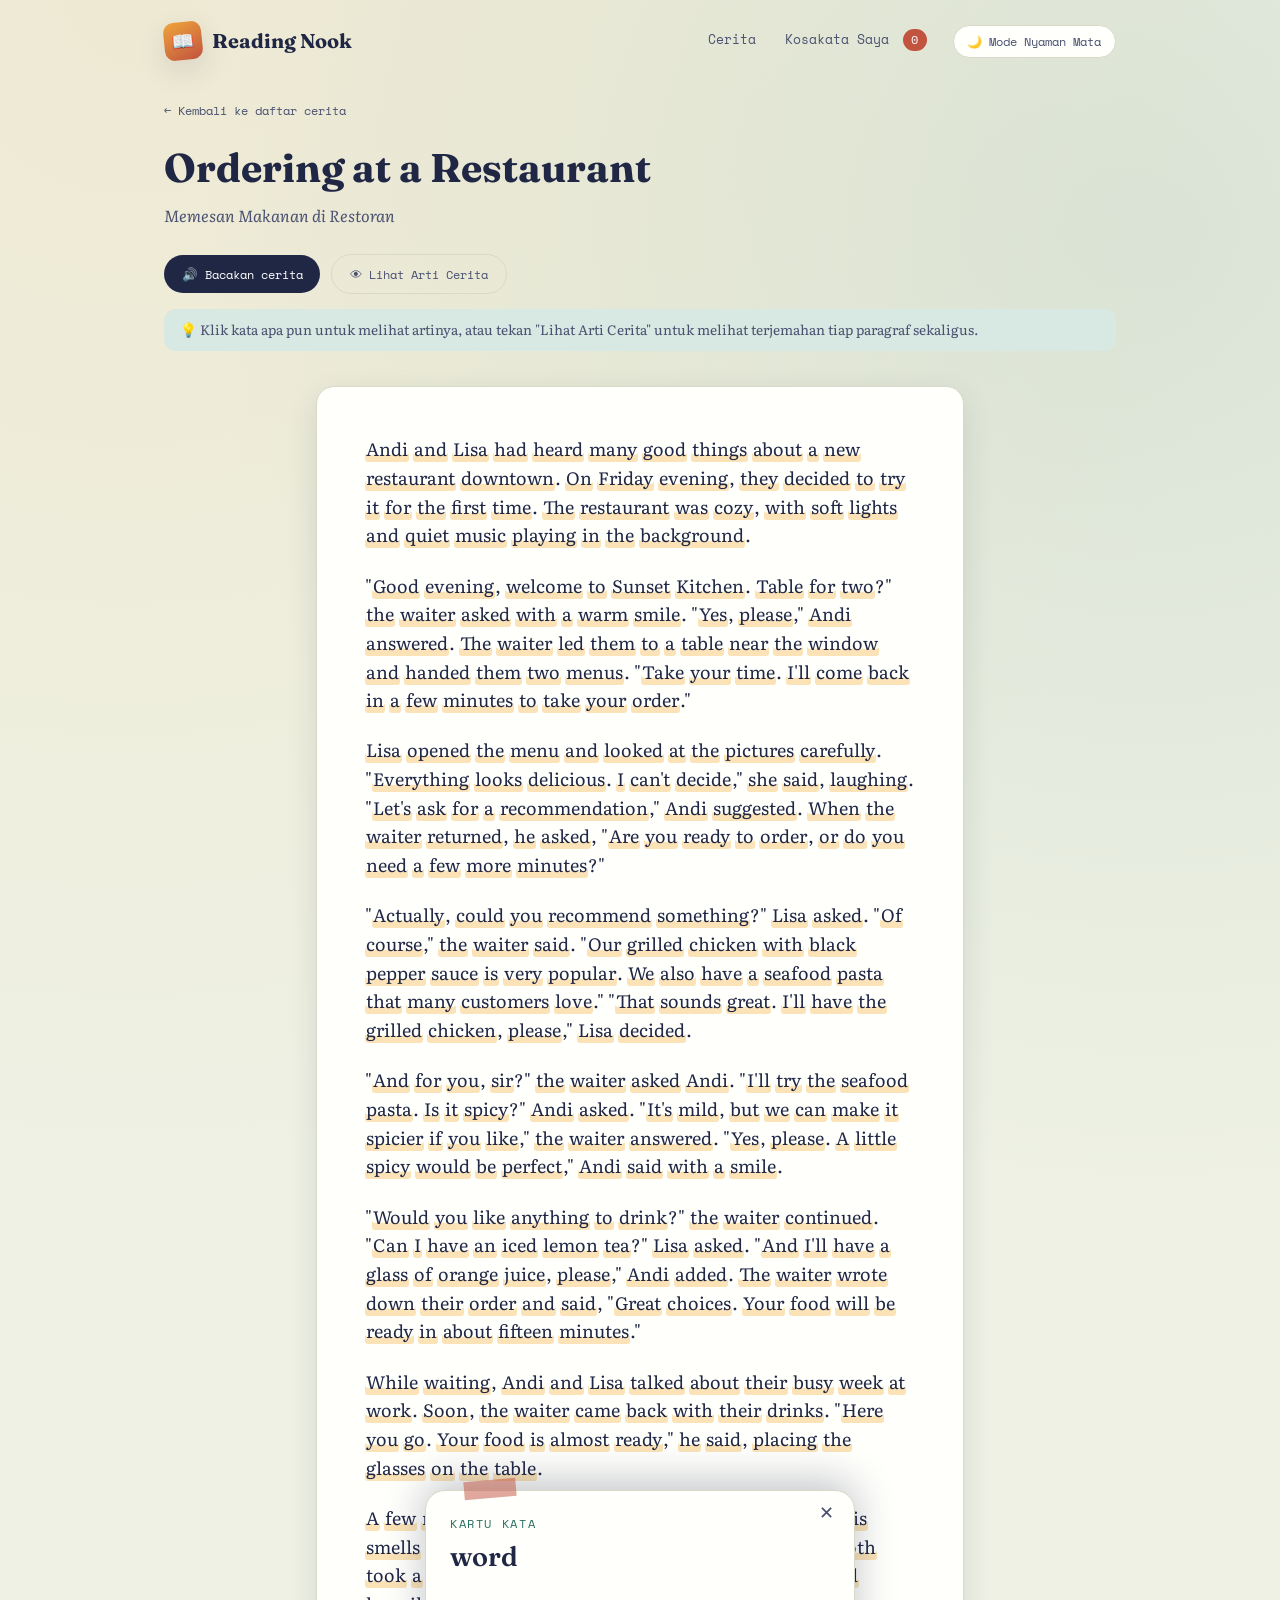
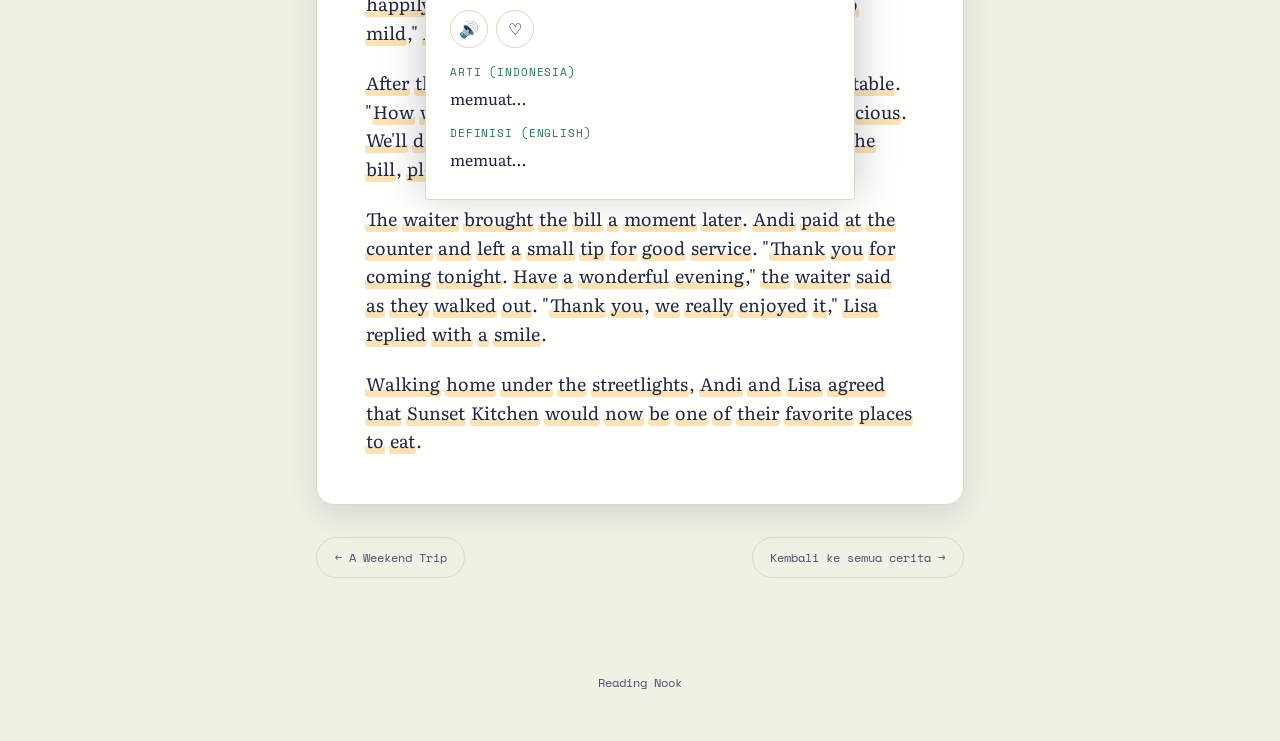
==== stories/ordering-at-a-restaurant.html @ c4168df8 "Add files via upload" ====
<!DOCTYPE html>
<html lang="en">
<head>
<meta charset="UTF-8" />
<meta name="viewport" content="width=device-width, initial-scale=1.0" />
<title>Ordering at a Restaurant — English Reading Nook</title>
<script>(function(){if(localStorage.getItem("erb_theme")==="comfort"){document.documentElement.setAttribute("data-theme","comfort");}})();</script>
<link rel="stylesheet" href="../assets/css/style.css" />
</head>
<body>

  <nav class="site-nav">
    <a href="../index.html" class="brand">
      <span class="brand-mark">📖</span>
      <span class="brand-name">Reading Nook</span>
    </a>
    <div class="nav-links">
      <a href="../index.html">Cerita</a>
      <a href="../vocab.html">Kosakata Saya <span class="vocab-pill">0</span></a>
      <button id="theme-toggle" class="eye-toggle" type="button">🌙 Mode Nyaman Mata</button>
    </div>
  </nav>

  <div class="shell">
    <div class="reader-header">
      <a href="../index.html" class="back-link">← Kembali ke daftar cerita</a>
      <div class="reader-title-row">
        <div>
          <h1>Ordering at a Restaurant</h1>
          <p class="title-id">Memesan Makanan di Restoran</p>
        </div>
      </div>
      <div class="reader-toolbar">
        <button class="btn btn-primary" id="read-aloud-btn">🔊 Bacakan cerita</button>
        <button class="btn btn-ghost" id="toggle-translation-btn">👁 Lihat Arti Cerita</button>
      </div>
      <div class="hint-banner">
        💡 Klik kata apa pun untuk melihat artinya, atau tekan "Lihat Arti Cerita" untuk melihat terjemahan tiap paragraf sekaligus.
      </div>
    </div>

    <article class="story-paper">
      <div id="story-text">
        <div class="para-pair">
          <p class="story-en">Andi and Lisa had heard many good things about a new restaurant downtown. On Friday evening, they decided to try it for the first time. The restaurant was cozy, with soft lights and quiet music playing in the background.</p>
          <p class="story-id">Andi dan Lisa sudah banyak mendengar hal-hal bagus tentang restoran baru di pusat kota. Jumat malam, mereka memutuskan untuk mencobanya untuk pertama kali. Restoran itu nyaman, dengan lampu redup dan musik pelan mengalun di latar belakang.</p>
        </div>
        <div class="para-pair">
          <p class="story-en">"Good evening, welcome to Sunset Kitchen. Table for two?" the waiter asked with a warm smile. "Yes, please," Andi answered. The waiter led them to a table near the window and handed them two menus. "Take your time. I'll come back in a few minutes to take your order."</p>
          <p class="story-id">"Selamat malam, selamat datang di Sunset Kitchen. Meja untuk dua orang?" tanya pelayan sambil tersenyum hangat. "Iya, tolong," jawab Andi. Pelayan itu mengantar mereka ke meja dekat jendela dan memberikan dua buku menu. "Silakan lihat-lihat dulu. Saya akan kembali beberapa menit lagi untuk mencatat pesanan."</p>
        </div>
        <div class="para-pair">
          <p class="story-en">Lisa opened the menu and looked at the pictures carefully. "Everything looks delicious. I can't decide," she said, laughing. "Let's ask for a recommendation," Andi suggested. When the waiter returned, he asked, "Are you ready to order, or do you need a few more minutes?"</p>
          <p class="story-id">Lisa membuka menu dan melihat gambar-gambarnya dengan teliti. "Semuanya kelihatan enak. Aku bingung mau pilih apa," katanya sambil tertawa. "Kita minta rekomendasi saja," usul Andi. Saat pelayan kembali, dia bertanya, "Sudah siap memesan, atau butuh waktu beberapa menit lagi?"</p>
        </div>
        <div class="para-pair">
          <p class="story-en">"Actually, could you recommend something?" Lisa asked. "Of course," the waiter said. "Our grilled chicken with black pepper sauce is very popular. We also have a seafood pasta that many customers love." "That sounds great. I'll have the grilled chicken, please," Lisa decided.</p>
          <p class="story-id">"Sebenarnya, boleh minta rekomendasi?" tanya Lisa. "Tentu," kata pelayan itu. "Ayam bakar saus lada hitam kami sangat populer. Kami juga punya pasta seafood yang disukai banyak pelanggan." "Kedengarannya enak. Aku pesan ayam bakarnya ya," putus Lisa.</p>
        </div>
        <div class="para-pair">
          <p class="story-en">"And for you, sir?" the waiter asked Andi. "I'll try the seafood pasta. Is it spicy?" Andi asked. "It's mild, but we can make it spicier if you like," the waiter answered. "Yes, please. A little spicy would be perfect," Andi said with a smile.</p>
          <p class="story-id">"Kalau untuk Anda, Pak?" tanya pelayan kepada Andi. "Saya coba pasta seafood-nya. Pedas nggak?" tanya Andi. "Rasanya ringan, tapi bisa kami buat lebih pedas kalau Anda mau," jawab pelayan. "Iya tolong, sedikit pedas pas sekali," kata Andi sambil tersenyum.</p>
        </div>
        <div class="para-pair">
          <p class="story-en">"Would you like anything to drink?" the waiter continued. "Can I have an iced lemon tea?" Lisa asked. "And I'll have a glass of orange juice, please," Andi added. The waiter wrote down their order and said, "Great choices. Your food will be ready in about fifteen minutes."</p>
          <p class="story-id">"Mau minum apa?" lanjut pelayan itu. "Boleh minta es teh lemon?" tanya Lisa. "Saya jus jeruk saja," tambah Andi. Pelayan mencatat pesanan mereka dan berkata, "Pilihan yang bagus. Makanannya akan siap sekitar lima belas menit lagi."</p>
        </div>
        <div class="para-pair">
          <p class="story-en">While waiting, Andi and Lisa talked about their busy week at work. Soon, the waiter came back with their drinks. "Here you go. Your food is almost ready," he said, placing the glasses on the table.</p>
          <p class="story-id">Sambil menunggu, Andi dan Lisa mengobrol tentang minggu kerja mereka yang sibuk. Tak lama, pelayan kembali membawa minuman mereka. "Ini minumannya. Makanannya hampir siap," katanya sambil meletakkan gelas di meja.</p>
        </div>
        <div class="para-pair">
          <p class="story-en">A few minutes later, two plates of hot food arrived. "This smells amazing," Lisa said, picking up her fork. They both took a bite. "Wow, this chicken is really good," Lisa said happily. "The pasta is perfect too, not too spicy, not too mild," Andi agreed.</p>
          <p class="story-id">Beberapa menit kemudian, dua piring makanan hangat pun tiba. "Baunya enak sekali," kata Lisa sambil mengambil garpunya. Mereka berdua mencicipi. "Wah, ayamnya enak banget," kata Lisa dengan senang. "Pastanya juga pas, nggak terlalu pedas, nggak terlalu hambar," Andi setuju.</p>
        </div>
        <div class="para-pair">
          <p class="story-en">After they finished eating, the waiter came to clear the table. "How was everything?" he asked. "It was absolutely delicious. We'll definitely come back," Andi said. "Could we have the bill, please?" Lisa asked politely.</p>
          <p class="story-id">Setelah selesai makan, pelayan datang membereskan meja. "Bagaimana makanannya?" tanyanya. "Enak sekali. Kami pasti akan kembali lagi," kata Andi. "Boleh minta bonnya?" tanya Lisa dengan sopan.</p>
        </div>
        <div class="para-pair">
          <p class="story-en">The waiter brought the bill a moment later. Andi paid at the counter and left a small tip for good service. "Thank you for coming tonight. Have a wonderful evening," the waiter said as they walked out. "Thank you, we really enjoyed it," Lisa replied with a smile.</p>
          <p class="story-id">Pelayan membawakan bon tak lama kemudian. Andi membayar di kasir dan meninggalkan tip kecil untuk pelayanan yang baik. "Terima kasih sudah datang malam ini. Selamat malam," kata pelayan saat mereka berjalan keluar. "Terima kasih, kami sangat menikmatinya," jawab Lisa sambil tersenyum.</p>
        </div>
        <div class="para-pair">
          <p class="story-en">Walking home under the streetlights, Andi and Lisa agreed that Sunset Kitchen would now be one of their favorite places to eat.</p>
          <p class="story-id">Berjalan pulang di bawah lampu jalan, Andi dan Lisa sepakat bahwa Sunset Kitchen kini menjadi salah satu tempat makan favorit mereka.</p>
        </div>
      </div>
    </article>

    <div class="story-footer-nav">
      <a href="weekend-trip.html" class="btn btn-ghost" style="text-decoration:none;">← A Weekend Trip</a>
      <a href="../index.html" class="btn btn-ghost" style="text-decoration:none;">Kembali ke semua cerita →</a>
    </div>
  </div>

  <footer class="site-foot">Reading Nook</footer>

  <script src="../assets/js/stories-data.js"></script>
  <script src="../assets/js/app.js"></script>
</body>
</html>
---- assets/css/style.css ----
/* ============================================================
   English Reading Nook — design tokens
   Concept: a well-loved vocabulary notebook. Paper backgrounds,
   highlighter-marked clickable words, and pop-up "index cards"
   for word lookups.
   ============================================================ */
@import url('https://fonts.googleapis.com/css2?family=Fraunces:ital,opsz,wght@0,9..144,400;0,9..144,600;0,9..144,700;1,9..144,500&family=Literata:ital,opsz,wght@0,7..72,400;0,7..72,500;0,7..72,600;1,7..72,400&family=Space+Mono:wght@400;700&display=swap');

:root{
  --paper: #EEF1E4;
  --paper-deep: #E4E8D6;
  --card: #FFFFFC;
  --ink: #202744;
  --ink-soft: #4A5170;
  --highlight: #EFA43B;      /* marigold — clickable words */
  --highlight-soft: #FBE3B7;
  --rose: #C1533F;           /* saved vocabulary accent */
  --rose-soft: #F3D9D3;
  --teal: #2B6F63;           /* links / secondary actions */
  --teal-soft: #D8E8E2;
  --line: #D8D9C9;
  --shadow: 0 10px 30px rgba(32,39,68,0.12);
  --radius: 18px;
  --glow-1: rgba(239,164,59,0.10);
  --glow-2: rgba(43,111,99,0.10);
  --overlay: rgba(32,39,68,0.28);
}

/* ---------- "Mode Nyaman Mata" — low-glare, warm-dim theme ----------
   Untuk pengguna dengan mata sensitif / glaukoma: tidak ada putih
   terang atau hitam pekat, kontras dijaga tetap cukup untuk keterbacaan. */
[data-theme="comfort"]{
  --paper: #211F1A;
  --paper-deep: #29271F;
  --card: #2A2822;
  --ink: #E9E2D0;
  --ink-soft: #B7AF98;
  --highlight: #C98A3D;
  --highlight-soft: rgba(201,138,61,0.28);
  --rose: #C07A6A;
  --rose-soft: rgba(192,122,106,0.28);
  --teal: #6FA89B;
  --teal-soft: rgba(111,168,155,0.22);
  --line: #3D3A30;
  --shadow: 0 10px 30px rgba(0,0,0,0.5);
  --glow-1: rgba(201,138,61,0.06);
  --glow-2: rgba(111,168,155,0.06);
  --overlay: rgba(0,0,0,0.55);
}

*{ box-sizing:border-box; }
html{ scroll-behavior:smooth; }

body{
  margin:0;
  background:
    radial-gradient(circle at 10% 0%, var(--glow-1), transparent 45%),
    radial-gradient(circle at 90% 10%, var(--glow-2), transparent 40%),
    var(--paper);
  color:var(--ink);
  font-family:'Literata', Georgia, serif;
  line-height:1.6;
  min-height:100vh;
  transition: background-color .25s ease, color .25s ease;
}

a{ color:var(--teal); }

/* ---------- utility bits ---------- */
.eyebrow{
  font-family:'Space Mono', monospace;
  font-size:.72rem;
  letter-spacing:.14em;
  text-transform:uppercase;
  color:var(--teal);
}
.serif-display{ font-family:'Fraunces', serif; }

/* ---------- top navigation ---------- */
.site-nav{
  display:flex;
  align-items:center;
  justify-content:space-between;
  gap:1rem;
  max-width:1000px;
  margin:0 auto;
  padding:1.4rem 1.5rem .6rem;
}
.brand{
  display:flex;
  align-items:center;
  gap:.6rem;
  text-decoration:none;
  color:var(--ink);
}
.brand-mark{
  width:38px; height:38px;
  border-radius:10px;
  background:linear-gradient(155deg, var(--highlight), var(--rose));
  display:flex; align-items:center; justify-content:center;
  font-size:1.15rem;
  transform:rotate(-6deg);
  box-shadow:var(--shadow);
}
.brand-name{
  font-family:'Fraunces', serif;
  font-weight:700;
  font-size:1.25rem;
}
.nav-links{
  display:flex; gap:1.4rem; align-items:center;
  font-family:'Space Mono', monospace;
  font-size:.8rem;
}
.nav-links a{
  text-decoration:none;
  color:var(--ink-soft);
  padding:.4rem .2rem;
  border-bottom:2px solid transparent;
}
.nav-links a:hover, .nav-links a.active{
  color:var(--ink);
  border-bottom-color:var(--highlight);
}
.vocab-pill{
  background:var(--rose);
  color:#fff;
  border-radius:999px;
  padding:.15rem .55rem;
  font-size:.72rem;
  margin-left:.35rem;
}

/* eye-comfort toggle button, lives in the nav on every page */
.eye-toggle{
  font-family:'Space Mono', monospace;
  font-size:.76rem;
  border:1.5px solid var(--line);
  background:var(--card);
  color:var(--ink-soft);
  padding:.4rem .85rem;
  border-radius:999px;
  cursor:pointer;
  transition:.15s;
  white-space:nowrap;
}
.eye-toggle:hover{ border-color:var(--teal); color:var(--teal); }
[data-theme="comfort"] .eye-toggle{
  background:var(--highlight-soft);
  border-color:var(--highlight);
  color:var(--ink);
}

/* ---------- generic page shell ---------- */
.shell{ max-width:1000px; margin:0 auto; padding:0 1.5rem 4rem; }

/* ============================================================
   INDEX PAGE
   ============================================================ */
.hero{
  padding:3rem 0 2rem;
  display:grid;
  grid-template-columns:1.15fr .85fr;
  gap:2.5rem;
  align-items:center;
}
@media (max-width:760px){ .hero{ grid-template-columns:1fr; padding-top:1.5rem;} }

.hero h1{
  font-size:clamp(2.1rem, 4.4vw, 3.1rem);
  line-height:1.08;
  margin:.4rem 0 1rem;
  font-weight:600;
}
.hero h1 em{
  font-style:italic;
  color:var(--rose);
}
.hero p.lede{
  font-size:1.05rem;
  color:var(--ink-soft);
  max-width:46ch;
}
.hero-stats{
  display:flex;
  gap:1.6rem;
  margin-top:1.6rem;
  flex-wrap:wrap;
}
.stat-block .num{
  font-family:'Fraunces', serif;
  font-size:1.9rem;
  font-weight:700;
  color:var(--ink);
}
.stat-block .lbl{
  font-family:'Space Mono', monospace;
  font-size:.68rem;
  letter-spacing:.08em;
  text-transform:uppercase;
  color:var(--ink-soft);
}

.hero-card{
  background:var(--card);
  border-radius:var(--radius);
  box-shadow:var(--shadow);
  padding:1.6rem;
  transform:rotate(2deg);
  border:1px solid var(--line);
  position:relative;
}
.hero-card::before{
  content:"";
  position:absolute; top:-10px; left:28px;
  width:56px; height:20px;
  background:rgba(239,164,59,0.55);
  transform:rotate(-4deg);
}
.hero-card h3{ margin:.2rem 0 .5rem; font-family:'Fraunces',serif; }
.hero-card ol{ margin:0; padding-left:1.1rem; color:var(--ink-soft); font-size:.95rem; }
.hero-card li{ margin-bottom:.45rem; }
.hero-card mark{
  background:var(--highlight-soft);
  padding:0 .2rem;
  border-radius:3px;
}

/* filter bar */
.filter-bar{
  display:flex;
  gap:.6rem;
  flex-wrap:wrap;
  margin:1.6rem 0 1.8rem;
}
.filter-btn{
  font-family:'Space Mono', monospace;
  font-size:.78rem;
  border:1.5px solid var(--line);
  background:var(--card);
  color:var(--ink-soft);
  padding:.45rem .9rem;
  border-radius:999px;
  cursor:pointer;
  transition:.15s;
}
.filter-btn:hover{ border-color:var(--teal); color:var(--teal); }
.filter-btn.active{
  background:var(--ink);
  color:#fff;
  border-color:var(--ink);
}

/* story grid — "bookshelf" of index cards */
.story-grid{
  display:grid;
  grid-template-columns:repeat(auto-fill, minmax(255px, 1fr));
  gap:1.3rem;
}
.story-card{
  background:var(--card);
  border-radius:var(--radius);
  border:1px solid var(--line);
  box-shadow:0 4px 14px rgba(32,39,68,0.06);
  padding:1.3rem 1.3rem 1.1rem;
  text-decoration:none;
  color:var(--ink);
  display:flex;
  flex-direction:column;
  gap:.6rem;
  transition:transform .18s ease, box-shadow .18s ease;
  position:relative;
  overflow:hidden;
}
.story-card:hover{
  transform:translateY(-4px) rotate(-.6deg);
  box-shadow:var(--shadow);
}
.story-card .tape{
  position:absolute; top:0; left:20px;
  width:46px; height:16px;
  background:rgba(43,111,99,.35);
  transform:rotate(-3deg);
}
.card-top{ display:flex; align-items:center; justify-content:space-between; margin-top:.4rem;}
.card-emoji{ font-size:1.7rem; }
.level-tag{
  font-family:'Space Mono', monospace;
  font-size:.65rem;
  letter-spacing:.06em;
  text-transform:uppercase;
  padding:.2rem .5rem;
  border-radius:999px;
}
.level-Pemula{ background:var(--teal-soft); color:var(--teal); }
.level-Menengah{ background:var(--highlight-soft); color:#8a5a12; }
.story-card h3{
  font-family:'Fraunces', serif;
  font-size:1.2rem;
  margin:.1rem 0 0;
}
.story-card .title-id{
  font-size:.82rem;
  color:var(--ink-soft);
  font-style:italic;
  margin:-.3rem 0 0;
}
.story-card p{
  font-size:.88rem;
  color:var(--ink-soft);
  margin:0;
  flex:1;
}
.card-meta{
  font-family:'Space Mono', monospace;
  font-size:.7rem;
  color:var(--ink-soft);
  display:flex;
  gap:.8rem;
  border-top:1px dashed var(--line);
  padding-top:.6rem;
}

/* ============================================================
   STORY READER PAGE
   ============================================================ */
.reader-header{
  padding:1.6rem 0 .6rem;
}
.back-link{
  font-family:'Space Mono', monospace;
  font-size:.78rem;
  text-decoration:none;
  color:var(--ink-soft);
  display:inline-flex;
  align-items:center;
  gap:.35rem;
}
.back-link:hover{ color:var(--teal); }

.reader-title-row{
  display:flex;
  justify-content:space-between;
  align-items:flex-end;
  gap:1rem;
  flex-wrap:wrap;
  margin-top:.7rem;
}
.reader-title-row h1{
  font-family:'Fraunces', serif;
  font-size:clamp(1.8rem, 4vw, 2.5rem);
  margin:.2rem 0;
}
.reader-title-row .title-id{
  font-style:italic;
  color:var(--ink-soft);
  font-size:1rem;
  margin:0 0 .6rem;
}

.reader-toolbar{
  display:flex;
  align-items:center;
  gap:.7rem;
  flex-wrap:wrap;
  margin:1rem 0 .4rem;
}
.btn{
  font-family:'Space Mono', monospace;
  font-size:.78rem;
  border:none;
  cursor:pointer;
  border-radius:999px;
  padding:.6rem 1.1rem;
  display:inline-flex;
  align-items:center;
  gap:.45rem;
  transition:.15s;
}
.btn-primary{
  background:var(--ink);
  color:#fff;
}
.btn-primary:hover{ background:var(--teal); }
.btn-ghost{
  background:transparent;
  border:1.5px solid var(--line);
  color:var(--ink-soft);
}
.btn-ghost:hover{ border-color:var(--teal); color:var(--teal); }
.btn.playing{ background:var(--rose); }

.hint-banner{
  font-size:.85rem;
  color:var(--ink-soft);
  background:var(--teal-soft);
  border-radius:12px;
  padding:.65rem 1rem;
  margin:.9rem 0 1.6rem;
  display:flex;
  gap:.5rem;
  align-items:flex-start;
}

/* the story paper */
.story-paper{
  background:var(--card);
  border:1px solid var(--line);
  border-radius:var(--radius);
  box-shadow:var(--shadow);
  padding:clamp(1.6rem, 4vw, 3rem);
  max-width:72ch;
  margin:0 auto;
}
.story-paper p{
  font-size:1.12rem;
  margin:0 0 1.35rem;
}
.story-paper p:last-child{ margin-bottom:0; }
.para-pair:last-child .story-en{ margin-bottom:0; }

/* Indonesian translation line under each paragraph — hidden until
   "Lihat Arti" is switched on */
.story-id{
  display:none;
  font-size:.95rem !important;
  font-style:italic;
  color:var(--ink-soft);
  border-left:3px solid var(--highlight);
  padding-left:.85rem;
  margin:-0.7rem 0 1.5rem !important;
}
#story-text.show-translation .story-id{ display:block; }

/* clickable words */
.word{
  cursor:pointer;
  border-radius:3px;
  padding:0 1px;
  box-shadow: inset 0 -0.4em 0 var(--highlight-soft);
  transition:box-shadow .15s;
}
.word:hover{
  box-shadow: inset 0 -1.1em 0 var(--highlight-soft);
}
.word.is-active{
  box-shadow: inset 0 -1.1em 0 var(--highlight);
}
.word.is-saved{
  box-shadow: inset 0 -0.4em 0 var(--rose-soft);
}
.word.is-saved:hover, .word.is-saved.is-active{
  box-shadow: inset 0 -1.1em 0 var(--rose-soft);
}

/* next-story nav */
.story-footer-nav{
  max-width:72ch;
  margin:2rem auto 0;
  display:flex;
  justify-content:space-between;
  gap:1rem;
  flex-wrap:wrap;
}

/* ---------- word lookup drawer (signature element) ---------- */
.overlay{
  position:fixed; inset:0;
  background:rgba(32,39,68,0.28);
  opacity:0; pointer-events:none;
  transition:opacity .2s;
  z-index:40;
}
.overlay.open{ opacity:1; pointer-events:auto; }

.drawer{
  position:fixed;
  left:50%;
  bottom:-100%;
  transform:translate(-50%, 0) rotate(0deg);
  width:min(430px, 92vw);
  background:var(--card);
  border:1px solid var(--line);
  border-radius:20px 20px 4px 4px;
  box-shadow:0 -8px 40px rgba(32,39,68,0.28);
  padding:1.5rem 1.5rem 1.7rem;
  z-index:50;
  transition:bottom .28s cubic-bezier(.2,.9,.3,1.2);
}
.drawer.open{ bottom:1.4rem; }
.drawer::before{
  content:"";
  position:absolute; top:-11px; left:38px;
  width:52px; height:18px;
  background:rgba(193,83,63,.5);
  transform:rotate(-5deg);
}
.drawer-close{
  position:absolute; top:.7rem; right:.9rem;
  background:none; border:none; cursor:pointer;
  font-size:1.1rem; color:var(--ink-soft);
}
.drawer-word{
  font-family:'Fraunces', serif;
  font-size:1.7rem;
  font-weight:600;
  margin:.1rem 0 .1rem;
}
.drawer-phonetic{
  font-family:'Space Mono', monospace;
  color:var(--ink-soft);
  font-size:.9rem;
  min-height:1.2em;
}
.drawer-actions{
  display:flex; gap:.5rem; margin:.8rem 0 1rem; flex-wrap:wrap;
}
.icon-btn{
  border:1.5px solid var(--line);
  background:#fff;
  border-radius:999px;
  width:38px; height:38px;
  display:flex; align-items:center; justify-content:center;
  cursor:pointer; font-size:1rem;
  transition:.15s;
}
.icon-btn:hover{ border-color:var(--teal); }
.icon-btn.saved{ background:var(--rose); border-color:var(--rose); color:#fff; }

.drawer-section-label{
  font-family:'Space Mono', monospace;
  font-size:.68rem;
  letter-spacing:.08em;
  text-transform:uppercase;
  color:var(--teal);
  margin:.9rem 0 .25rem;
}
.drawer-text{ font-size:.98rem; color:var(--ink); min-height:1.4em; }
.drawer-text.muted{ color:var(--ink-soft); font-style:italic; }
.drawer-example{
  font-size:.9rem;
  color:var(--ink-soft);
  font-style:italic;
  border-left:2px solid var(--highlight);
  padding-left:.6rem;
  margin-top:.3rem;
}

/* ============================================================
   VOCAB PAGE
   ============================================================ */
.vocab-list{ display:flex; flex-direction:column; gap:.9rem; margin-top:1.4rem; }
.vocab-row{
  background:var(--card);
  border:1px solid var(--line);
  border-radius:14px;
  padding:1rem 1.2rem;
  display:flex;
  align-items:center;
  gap:1rem;
  flex-wrap:wrap;
}
.vocab-row .vword{
  font-family:'Fraunces', serif;
  font-size:1.25rem;
  min-width:120px;
}
.vocab-row .vmeta{ flex:1; min-width:200px; font-size:.9rem; color:var(--ink-soft); }
.vocab-row .vfrom{
  font-family:'Space Mono', monospace;
  font-size:.68rem;
  color:var(--teal);
}
.empty-state{
  text-align:center;
  padding:3.5rem 1rem;
  color:var(--ink-soft);
}
.empty-state .big{ font-size:2.4rem; margin-bottom:.5rem; }

footer.site-foot{
  text-align:center;
  font-family:'Space Mono', monospace;
  font-size:.72rem;
  color:var(--ink-soft);
  padding:2rem 1rem 3rem;
}

@media (prefers-reduced-motion: reduce){
  *{ transition:none !important; scroll-behavior:auto !important; }
}
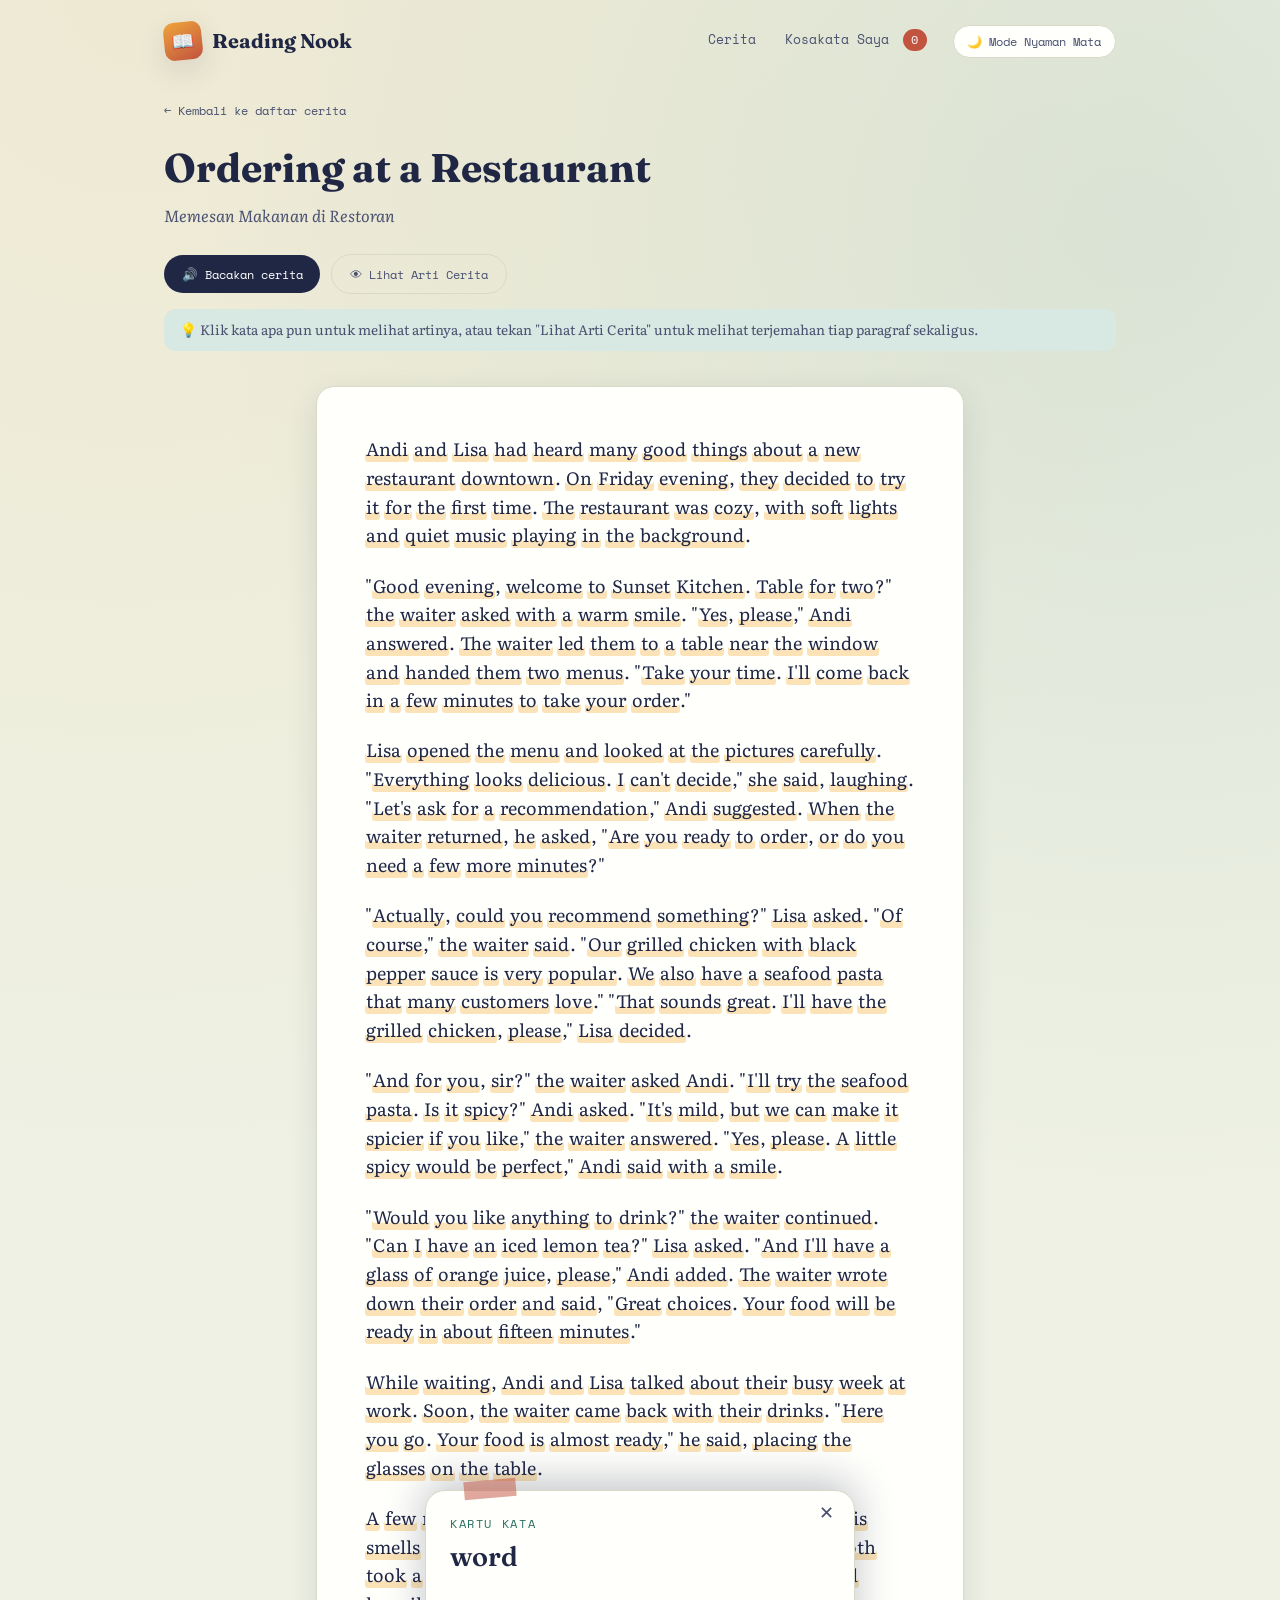
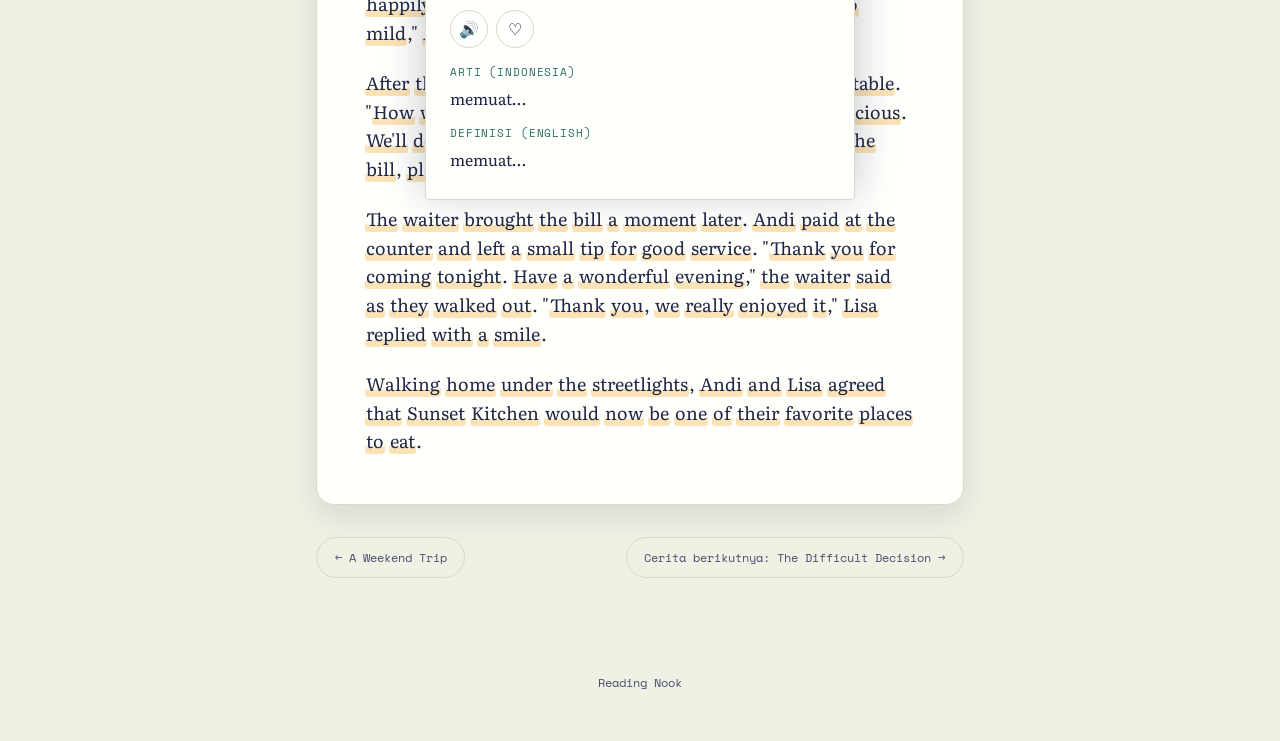
==== commit 458b0ecb: "Update ordering-at-a-restaurant.html" ====
--- a/stories/ordering-at-a-restaurant.html
+++ b/stories/ordering-at-a-restaurant.html
@@ -90,7 +90,7 @@
 
     <div class="story-footer-nav">
       <a href="weekend-trip.html" class="btn btn-ghost" style="text-decoration:none;">← A Weekend Trip</a>
-      <a href="../index.html" class="btn btn-ghost" style="text-decoration:none;">Kembali ke semua cerita →</a>
+      <a href="the-difficult-decision.html" class="btn btn-ghost" style="text-decoration:none;">Cerita berikutnya: The Difficult Decision →</a>
     </div>
   </div>
 
--- a/assets/css/style.css
+++ b/assets/css/style.css
@@ -294,6 +294,7 @@
 }
 .level-Pemula{ background:var(--teal-soft); color:var(--teal); }
 .level-Menengah{ background:var(--highlight-soft); color:#8a5a12; }
+.level-Sulit{ background:var(--rose-soft); color:var(--rose); }
 .story-card h3{
   font-family:'Fraunces', serif;
   font-size:1.2rem;
@@ -589,3 +590,79 @@
 @media (prefers-reduced-motion: reduce){
   *{ transition:none !important; scroll-behavior:auto !important; }
 }
+
+/* ============================================================
+   MOBILE FIXES (≤640px)
+   ============================================================ */
+body{ overflow-x:hidden; }
+
+@media (max-width:640px){
+  .site-nav{
+    flex-wrap:wrap;
+    row-gap:.55rem;
+    padding:1rem 1rem .3rem;
+  }
+  .brand-name{ font-size:1.05rem; }
+  .brand-mark{ width:32px; height:32px; font-size:1rem; }
+  .nav-links{
+    width:100%;
+    justify-content:space-between;
+    gap:.5rem;
+    font-size:.72rem;
+  }
+  .eye-toggle{
+    font-size:.68rem;
+    padding:.4rem .6rem;
+  }
+
+  .shell{ padding:0 1rem 3rem; }
+
+  .hero{ padding:1rem 0 1.2rem; gap:1.4rem; }
+  .hero p.lede{ font-size:.95rem; }
+  .hero-stats{ gap:1.1rem; }
+  .hero-card{
+    transform:none;
+    padding:1.2rem;
+  }
+  .hero-card::before{ left:20px; }
+
+  .filter-bar{ gap:.5rem; margin:1.2rem 0 1.4rem; }
+  .filter-btn{ font-size:.72rem; padding:.4rem .75rem; }
+
+  .story-grid{
+    grid-template-columns:1fr;
+    gap:1rem;
+  }
+  .story-card:hover{ transform:none; }
+
+  .reader-header{ padding:1.1rem 0 .4rem; }
+  .reader-toolbar{ gap:.5rem; }
+  .btn{ font-size:.72rem; padding:.55rem .9rem; }
+  .hint-banner{ font-size:.8rem; padding:.6rem .8rem; }
+
+  .story-paper{ padding:1.25rem; }
+  .story-paper p{ font-size:1rem; }
+  .story-id{ font-size:.88rem !important; padding-left:.6rem; }
+
+  .story-footer-nav{ flex-direction:column; }
+  .story-footer-nav .btn{ width:100%; justify-content:center; }
+
+  /* word-lookup drawer */
+  .drawer{
+    width:94vw;
+    padding:1.3rem 1.1rem 1.5rem;
+  }
+  .drawer.open{ bottom:.7rem; }
+  .drawer-word{ font-size:1.4rem; }
+
+  /* vocab page rows: stack instead of squeezing horizontally */
+  .vocab-row{
+    flex-direction:column;
+    align-items:stretch;
+    gap:.5rem;
+    padding:.9rem 1rem;
+  }
+  .vocab-row .vword{ min-width:0; }
+  .vocab-row .vmeta{ min-width:0; }
+  .vocab-row .icon-btn{ align-self:flex-end; }
+}
